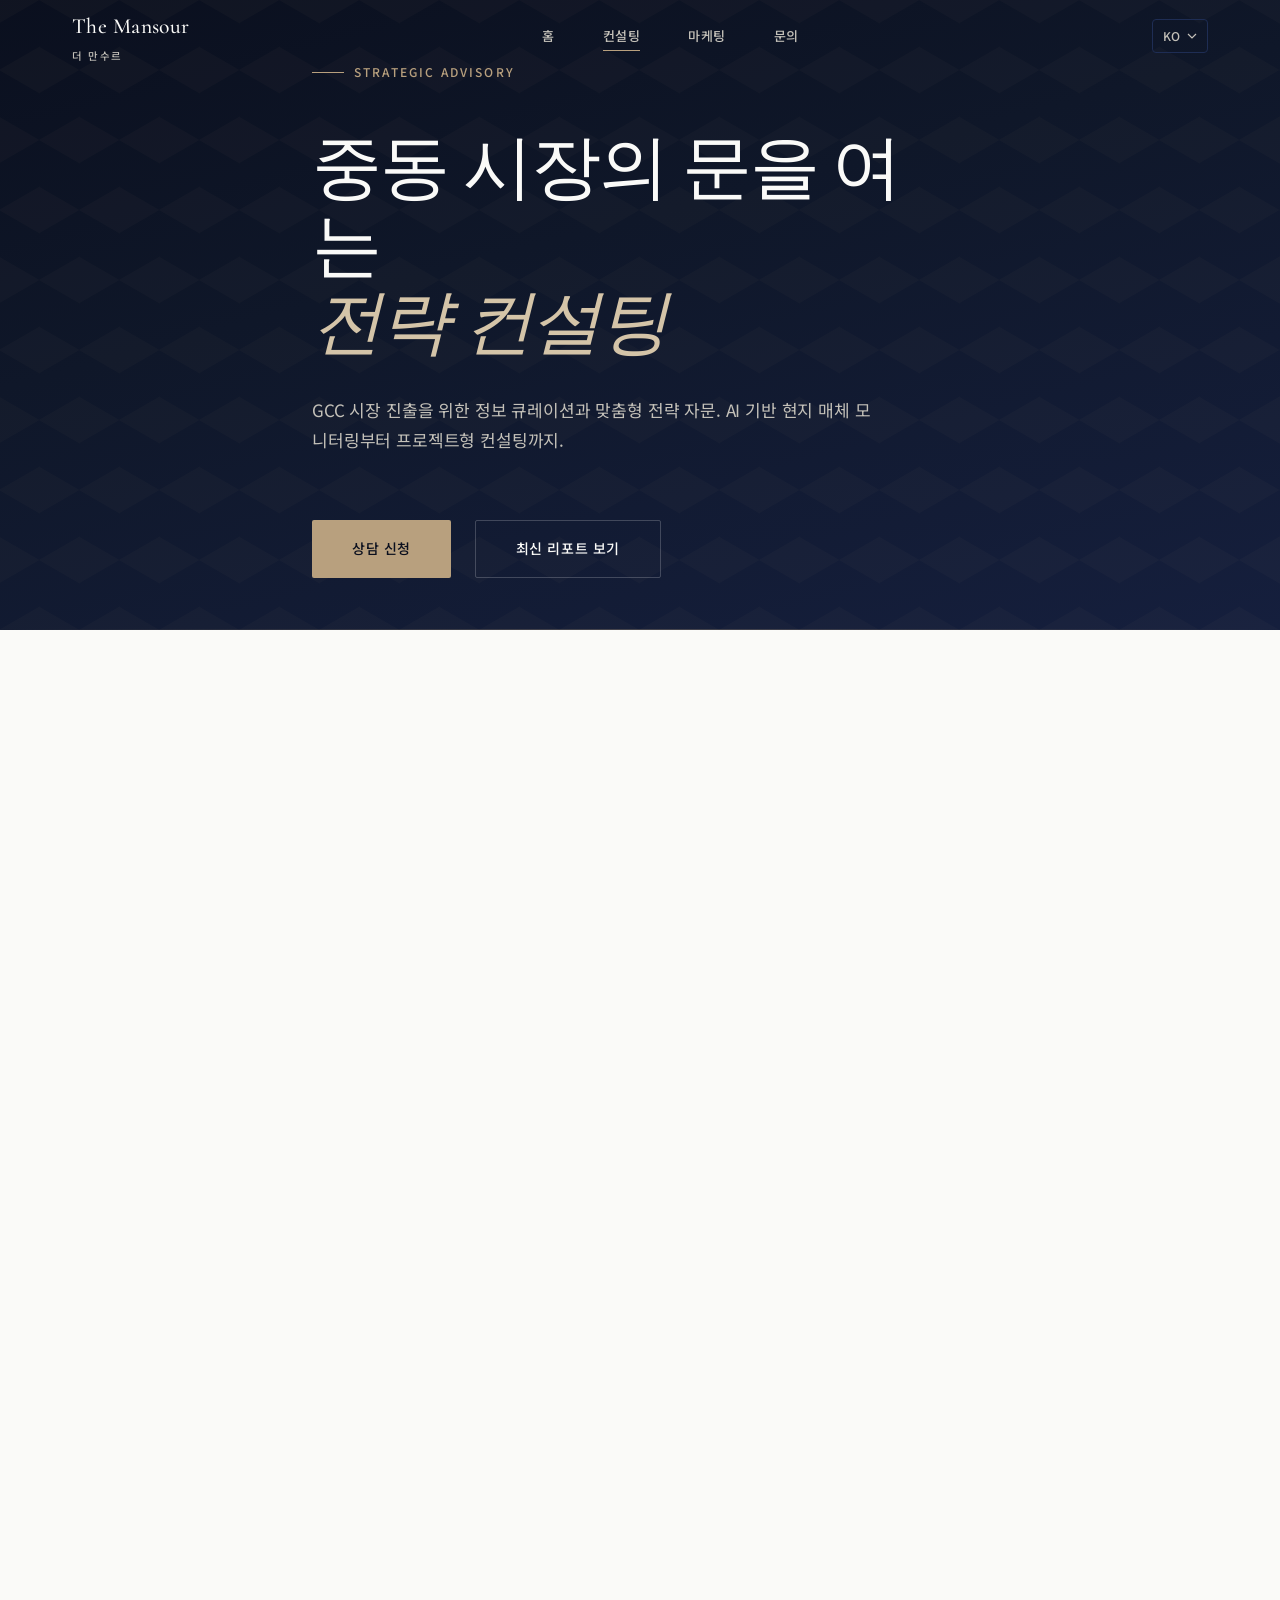
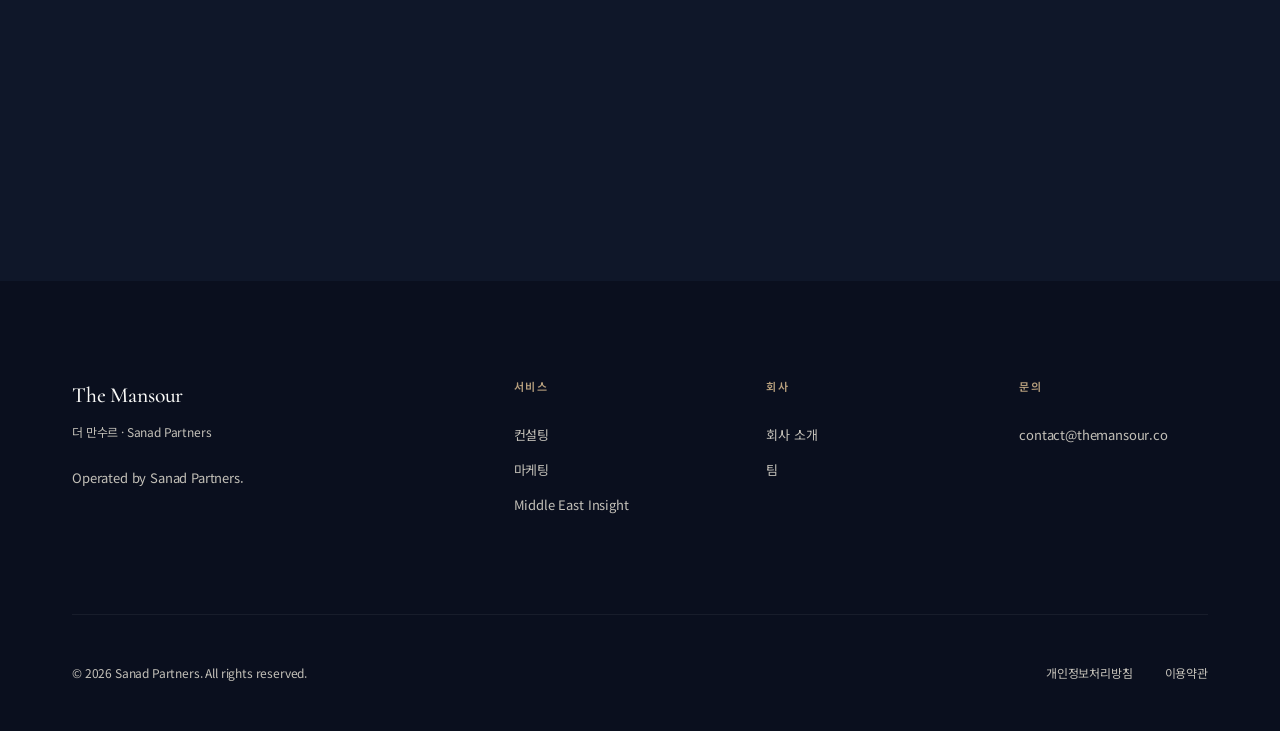
==== consulting.html @ b60febc1 "Add files via upload" ====
<!DOCTYPE html>
<html lang="ko" dir="ltr">
<head>
  <meta charset="UTF-8">
  <meta name="viewport" content="width=device-width, initial-scale=1.0">
  <title>Consulting — The Mansour | 전략 컨설팅</title>
  <meta name="description" content="GCC 시장 진출을 위한 프리미엄 전략 컨설팅. AI 기반 현지 매체 모니터링, 시장 조사, 파트너 매칭, 법인 설립 가이드.">
  <link rel="canonical" href="https://themansour.co/consulting.html">
  <link rel="stylesheet" href="css/style.css">
</head>
<body>

  <!-- ====== HEADER ====== -->
  <header class="header header--dark" id="header">
    <div class="header__inner">
      <a href="index.html" class="header__logo">
        <div>
          <div class="header__logo-text">The Mansour</div>
          <div class="header__logo-sub">더 만수르</div>
        </div>
      </a>
      <nav class="header__nav" id="nav">
        <a href="index.html" class="header__nav-link" data-i18n="nav_home">홈</a>
        <a href="consulting.html" class="header__nav-link active" data-i18n="nav_consulting">컨설팅</a>
        <a href="marketing.html" class="header__nav-link" data-i18n="nav_marketing">마케팅</a>
        <a href="#inquiry" class="header__nav-link" data-i18n="nav_contact">문의</a>
      </nav>
      <div class="header__actions">
        <div class="lang-switcher">
          <button class="lang-switcher__btn" aria-label="Language">
            <span class="lang-switcher__current">KO</span>
            <svg width="10" height="6" viewBox="0 0 10 6" fill="none"><path d="M1 1L5 5L9 1" stroke="currentColor" stroke-width="1.2"/></svg>
          </button>
          <div class="lang-switcher__dropdown">
            <button class="lang-switcher__option active" data-lang="ko">한국어</button>
            <button class="lang-switcher__option" data-lang="en">English</button>
            <button class="lang-switcher__option" data-lang="ja">日本語</button>
            <button class="lang-switcher__option" data-lang="zh">中文</button>
            <button class="lang-switcher__option" data-lang="ar">العربية</button>
          </div>
        </div>
        <button class="header__burger" id="burger" aria-label="Menu">
          <span></span><span></span><span></span>
        </button>
      </div>
    </div>
  </header>

  <!-- ====== HERO ====== -->
  <section class="hero" style="min-height: 70vh;">
    <div class="hero__bg">
      <div class="hero__pattern"></div>
    </div>
    <div class="container hero__content">
      <div class="hero__label" data-i18n="con_hero_label">Strategic Advisory</div>
      <h1 class="hero__title" data-i18n="con_hero_title">
        중동 시장의 문을 여는<br/><em>전략 컨설팅</em>
      </h1>
      <p class="hero__desc" data-i18n="con_hero_desc">
        GCC 시장 진출을 위한 정보 큐레이션과 맞춤형 전략 자문. AI 기반 현지 매체 모니터링부터 프로젝트형 컨설팅까지.
      </p>
      <div class="hero__actions">
        <a href="#inquiry" class="btn btn--primary btn--lg" data-i18n="inquiry_submit">상담 신청</a>
        <a href="#reports" class="btn btn--outline btn--lg" data-i18n="hero_cta_reports">최신 리포트 보기</a>
      </div>
    </div>
    <div class="hero__accent-line"></div>
  </section>

  <!-- ====== SERVICE LINEUP ====== -->
  <section class="section">
    <div class="container">
      <div class="section-header fade-in">
        <div class="section-header__label" data-i18n="con_svc_label">서비스 라인업</div>
        <h2 class="section-header__title" data-i18n="con_svc_title">두 가지 서비스</h2>
      </div>

      <div class="grid grid--2 stagger">
        <!-- Middle East Insight -->
        <div style="padding: var(--space-3xl); background: var(--bg-secondary); border-top: 2px solid var(--gold-muted);">
          <div class="heading-sm text-gold mb-lg" data-i18n="con_insight_sub">구독형 월간 리포트</div>
          <h3 class="heading-md mb-lg" data-i18n="con_insight_title">Middle East Insight</h3>
          <p class="body-md text-muted mb-2xl" data-i18n="con_insight_desc">
            AI가 아랍어·영어 현지 매체를 실시간 모니터링하고, 한국 기업 및 투자자 관점에서 기회 요인을 분석합니다. 매월 정해진 일시에 이메일로 발송됩니다.
          </p>
          <div style="display: flex; flex-direction: column; gap: var(--space-md);">
            <div style="display: flex; align-items: flex-start; gap: 12px;">
              <span style="color: var(--gold-muted); font-size: 0.875rem; flex-shrink: 0; margin-top: 2px;">●</span>
              <span class="body-sm" data-i18n="con_insight_f1">아랍어·영어 매체 실시간 모니터링</span>
            </div>
            <div style="display: flex; align-items: flex-start; gap: 12px;">
              <span style="color: var(--gold-muted); font-size: 0.875rem; flex-shrink: 0; margin-top: 2px;">●</span>
              <span class="body-sm" data-i18n="con_insight_f2">동아시아 기업 관점의 기회 분석</span>
            </div>
            <div style="display: flex; align-items: flex-start; gap: 12px;">
              <span style="color: var(--gold-muted); font-size: 0.875rem; flex-shrink: 0; margin-top: 2px;">●</span>
              <span class="body-sm" data-i18n="con_insight_f3">월간 정기 이메일 리포트</span>
            </div>
          </div>
        </div>

        <!-- Strategic Consulting -->
        <div style="padding: var(--space-3xl); background: var(--navy-900); color: var(--text-on-dark); border-top: 2px solid var(--gold-muted);">
          <div class="heading-sm text-gold mb-lg" data-i18n="con_strategic_sub">프로젝트형 전략 자문</div>
          <h3 class="heading-md mb-lg" data-i18n="con_strategic_title">Strategic Consulting</h3>
          <p class="body-md mb-2xl" style="color: var(--text-on-dark-muted);" data-i18n="con_strategic_desc">
            중동 시장 진입을 위한 맞춤형 전략 설계. 시장 조사, 현지 파트너 매칭, 법인 설립 가이드 등 프로젝트 단위로 진행됩니다.
          </p>
          <div style="display: flex; flex-direction: column; gap: var(--space-xl);">
            <div style="padding: var(--space-lg); border: 1px solid rgba(255,255,255,0.08); border-radius: 2px;">
              <div class="body-md" style="font-weight: 500; margin-bottom: 4px;" data-i18n="con_strategic_f1_title">Standard</div>
              <div class="body-sm" style="color: var(--text-on-dark-muted);" data-i18n="con_strategic_f1_desc">시장 조사, 기본 자문 — 일회성 자문료</div>
            </div>
            <div style="padding: var(--space-lg); border: 1px solid rgba(255,255,255,0.08); border-radius: 2px;">
              <div class="body-md" style="font-weight: 500; margin-bottom: 4px;" data-i18n="con_strategic_f2_title">Premium</div>
              <div class="body-sm" style="color: var(--text-on-dark-muted);" data-i18n="con_strategic_f2_desc">심층 전략 설계, 파트너 매칭 — 착수금·중도금·성공보수</div>
            </div>
          </div>
        </div>
      </div>
    </div>
  </section>

  <!-- ====== REPORTS ====== -->
  <section class="section section--dark" id="reports">
    <div class="container">
      <div class="section-header fade-in">
        <div class="section-header__label" data-i18n="reports_label">Middle East Insight</div>
        <h2 class="section-header__title" data-i18n="reports_title">최신 리포트</h2>
      </div>
      <div class="grid grid--3 stagger">
        <div class="report-card">
          <div class="report-card__meta">
            <span class="report-card__category" data-i18n="report1_cat">UAE</span>
            <span class="report-card__date" data-i18n="report1_date">2026.03</span>
          </div>
          <h3 class="report-card__title" data-i18n="report1_title">두바이 프리존 법인 설립 가이드 2026</h3>
          <p class="report-card__summary" data-i18n="report1_summary">UAE 자유구역 내 법인 설립 절차, 비용 구조, 세제 혜택에 대한 종합 분석.</p>
          <a href="#" class="report-card__link" data-i18n="reports_read">리포트 보기 <span>→</span></a>
        </div>
        <div class="report-card">
          <div class="report-card__meta">
            <span class="report-card__category" data-i18n="report2_cat">Saudi Arabia</span>
            <span class="report-card__date" data-i18n="report2_date">2026.02</span>
          </div>
          <h3 class="report-card__title" data-i18n="report2_title">비전 2030과 한국 기업의 기회</h3>
          <p class="report-card__summary" data-i18n="report2_summary">사우디 비전 2030 프로젝트 현황과 한국 기업이 진출 가능한 핵심 분야.</p>
          <a href="#" class="report-card__link" data-i18n="reports_read">리포트 보기 <span>→</span></a>
        </div>
        <div class="report-card">
          <div class="report-card__meta">
            <span class="report-card__category" data-i18n="report3_cat">Qatar</span>
            <span class="report-card__date" data-i18n="report3_date">2026.02</span>
          </div>
          <h3 class="report-card__title" data-i18n="report3_title">카타르 금융센터(QFC) 투자 환경 리뷰</h3>
          <p class="report-card__summary" data-i18n="report3_summary">카타르 금융센터의 외국인 투자 규정과 동아시아 자본 유치 현황.</p>
          <a href="#" class="report-card__link" data-i18n="reports_read">리포트 보기 <span>→</span></a>
        </div>
      </div>
    </div>
  </section>

  <!-- ====== SUBSCRIBE ====== -->
  <section class="section subscribe-section">
    <div class="container">
      <div class="subscribe-section__inner">
        <div class="fade-in">
          <div class="section-header__label" data-i18n="subscribe_label">Newsletter</div>
          <h2 class="heading-lg" style="color: var(--text-on-dark); margin-bottom: var(--space-lg);" data-i18n="subscribe_title">Middle East Insight 구독</h2>
          <p class="body-md" style="color: var(--text-on-dark-muted); max-width: 480px;" data-i18n="subscribe_desc">
            매월 GCC 시장의 핵심 인사이트를 이메일로 전달합니다.
          </p>
        </div>
        <div class="fade-in">
          <form id="subscribe-form" class="subscribe-form">
            <input type="email" name="email" class="subscribe-form__input" data-i18n="subscribe_placeholder" placeholder="이메일 주소를 입력하세요" required>
            <button type="submit" class="btn btn--primary" data-i18n="subscribe_btn">구독하기</button>
          </form>
          <p class="body-xs mt-md" style="color: var(--text-on-dark-muted);" data-i18n="subscribe_note">구독은 무료이며, 언제든지 해지할 수 있습니다.</p>
        </div>
      </div>
    </div>
  </section>

  <!-- ====== WHY ====== -->
  <section class="section" id="why">
    <div class="container container--narrow">
      <div class="section-header fade-in">
        <div class="section-header__label" data-i18n="why_label">Why The Mansour</div>
        <h2 class="section-header__title" data-i18n="why_title">왜 더 만수르인가</h2>
      </div>
      <div class="stagger">
        <div class="why-card">
          <div class="why-card__number">01</div>
          <h3 class="why-card__title" data-i18n="why1_title">10년의 현지 경험</h3>
          <p class="why-card__desc" data-i18n="why1_desc">2014년부터 중동 시장에서 직접 사업을 운영하며 축적한 실무 경험과 네트워크.</p>
        </div>
        <div class="why-card">
          <div class="why-card__number">02</div>
          <h3 class="why-card__title" data-i18n="why2_title">문화에 대한 이해</h3>
          <p class="why-card__desc" data-i18n="why2_desc">아랍어 소통 역량과 GCC 비즈니스 관행에 대한 깊은 이해.</p>
        </div>
        <div class="why-card">
          <div class="why-card__number">03</div>
          <h3 class="why-card__title" data-i18n="why3_title">설계부터 실행까지</h3>
          <p class="why-card__desc" data-i18n="why3_desc">전략 수립부터 현지 파트너 연결, 법인 설립, 마케팅 실행까지 하나의 창구.</p>
        </div>
      </div>
    </div>
  </section>

  <!-- ====== INQUIRY ====== -->
  <section class="section section--dark" id="inquiry">
    <div class="container container--narrow">
      <div class="section-header fade-in">
        <div class="section-header__label" data-i18n="inquiry_label">상담 문의</div>
        <h2 class="section-header__title" data-i18n="inquiry_title">프로젝트 상담</h2>
        <p class="section-header__desc" data-i18n="inquiry_desc">중동 시장 진출에 대한 구체적인 상담이 필요하시면, 아래 양식을 통해 문의해 주세요.</p>
      </div>
      <form id="inquiry-form" class="fade-in">
        <div class="form-row">
          <div class="form-group">
            <label data-i18n="inquiry_company">회사명</label>
            <input type="text" name="company" class="form-input" required>
          </div>
          <div class="form-group">
            <label data-i18n="inquiry_name">담당자명</label>
            <input type="text" name="name" class="form-input" required>
          </div>
        </div>
        <div class="form-row">
          <div class="form-group">
            <label data-i18n="inquiry_email">이메일</label>
            <input type="email" name="email" class="form-input" required>
          </div>
          <div class="form-group">
            <label data-i18n="inquiry_country">국가</label>
            <input type="text" name="country" class="form-input">
          </div>
        </div>
        <div class="form-group">
          <label data-i18n="inquiry_service">관심 서비스</label>
          <div class="form-checkbox-group">
            <label class="form-checkbox"><input type="checkbox" name="service" value="market_research"><span data-i18n="inquiry_service_market">시장 조사</span></label>
            <label class="form-checkbox"><input type="checkbox" name="service" value="partner_matching"><span data-i18n="inquiry_service_partner">현지 파트너 매칭</span></label>
            <label class="form-checkbox"><input type="checkbox" name="service" value="entity_formation"><span data-i18n="inquiry_service_entity">법인 설립</span></label>
            <label class="form-checkbox"><input type="checkbox" name="service" value="investment"><span data-i18n="inquiry_service_investment">투자 자문</span></label>
          </div>
        </div>
        <div class="form-group">
          <label data-i18n="inquiry_budget">예산 범위</label>
          <select name="budget" class="form-select">
            <option value="" disabled selected>—</option>
            <option value="under_10m">1천만 원 미만</option>
            <option value="10m_50m">1천만 ~ 5천만 원</option>
            <option value="50m_100m">5천만 ~ 1억 원</option>
            <option value="over_100m">1억 원 이상</option>
            <option value="tbd">논의 필요</option>
          </select>
        </div>
        <div class="form-group">
          <label data-i18n="inquiry_details">문의 내용</label>
          <textarea name="details" class="form-textarea"></textarea>
        </div>
        <button type="submit" class="btn btn--primary btn--lg" data-i18n="inquiry_submit">상담 신청</button>
      </form>
    </div>
  </section>

  <!-- ====== FOOTER ====== -->
  <footer class="footer">
    <div class="container">
      <div class="footer__grid">
        <div>
          <div class="footer__brand-name">The Mansour</div>
          <div class="footer__brand-sub">더 만수르 · Sanad Partners</div>
          <p class="footer__brand-desc" data-i18n="footer_desc">Operated by Sanad Partners.</p>
        </div>
        <div>
          <div class="footer__col-title" data-i18n="footer_services">서비스</div>
          <ul class="footer__links">
            <li><a href="consulting.html" data-i18n="nav_consulting">컨설팅</a></li>
            <li><a href="marketing.html" data-i18n="nav_marketing">마케팅</a></li>
            <li><a href="#reports">Middle East Insight</a></li>
          </ul>
        </div>
        <div>
          <div class="footer__col-title" data-i18n="footer_company">회사</div>
          <ul class="footer__links">
            <li><a href="#" data-i18n="footer_about">회사 소개</a></li>
            <li><a href="#" data-i18n="footer_team">팀</a></li>
          </ul>
        </div>
        <div>
          <div class="footer__col-title" data-i18n="footer_contact_title">문의</div>
          <ul class="footer__links">
            <li><a href="mailto:contact@themansour.co">contact@themansour.co</a></li>
          </ul>
        </div>
      </div>
      <div class="footer__bottom">
        <span class="footer__copyright">© 2026 Sanad Partners. All rights reserved.</span>
        <div class="footer__legal">
          <a href="#" data-i18n="footer_privacy">개인정보처리방침</a>
          <a href="#" data-i18n="footer_terms">이용약관</a>
        </div>
      </div>
    </div>
  </footer>

  <script src="js/i18n.js"></script>
  <script src="js/app.js"></script>
</body>
</html>
---- css/style.css ----
/* ============================================
   THE MANSOUR — Design System
   Premium Corporate Consulting Aesthetic
   ============================================ */

/* --- Google Fonts --- */
@import url('https://fonts.googleapis.com/css2?family=Cormorant+Garabald:ital,wght@0,300;0,400;0,500;0,600;0,700;1,400;1,500&family=Cormorant:ital,wght@0,300;0,400;0,500;0,600;0,700;1,400&display=swap');
@import url('https://fonts.googleapis.com/css2?family=Inter:wght@300;400;500;600&display=swap');
@import url('https://fonts.googleapis.com/css2?family=Noto+Sans+KR:wght@300;400;500;600;700&family=Noto+Sans+JP:wght@300;400;500;600;700&family=Noto+Sans+SC:wght@300;400;500;600;700&family=Noto+Sans+Arabic:wght@300;400;500;600;700&family=Noto+Sans+Hebrew:wght@300;400;500;600;700&display=swap');

/* --- Design Tokens --- */
:root {
  /* Color Palette */
  --navy-950: #0a0f1e;
  --navy-900: #0f1729;
  --navy-800: #162040;
  --navy-700: #1e2d54;
  --navy-600: #283d6e;
  --charcoal-900: #1a1a1a;
  --charcoal-800: #2a2a2a;
  --charcoal-700: #3a3a3a;
  --charcoal-600: #4a4a4a;
  --charcoal-500: #6a6a6a;
  --warm-white: #fafaf8;
  --off-white: #f5f4f0;
  --soft-gray: #e8e6e1;
  --mid-gray: #c4c1b9;
  --gold-muted: #b8a07e;
  --gold-light: #d4c4a8;
  --gold-dark: #8c7655;

  /* Semantic Colors */
  --bg-primary: var(--warm-white);
  --bg-secondary: var(--off-white);
  --bg-dark: var(--navy-900);
  --bg-dark-alt: var(--navy-950);
  --text-primary: var(--charcoal-900);
  --text-secondary: var(--charcoal-600);
  --text-tertiary: var(--charcoal-500);
  --text-on-dark: var(--warm-white);
  --text-on-dark-muted: var(--mid-gray);
  --accent: var(--gold-muted);
  --accent-light: var(--gold-light);
  --border-light: var(--soft-gray);
  --border-dark: var(--navy-700);

  /* Typography */
  --font-display: 'Cormorant Garamond', 'Cormorant', Georgia, serif;
  --font-body: 'Inter', -apple-system, BlinkMacSystemFont, sans-serif;
  --font-kr: 'Noto Sans KR', var(--font-body);
  --font-jp: 'Noto Sans JP', var(--font-body);
  --font-zh: 'Noto Sans SC', var(--font-body);
  --font-ar: 'Noto Sans Arabic', var(--font-body);
  --font-he: 'Noto Sans Hebrew', var(--font-body);

  /* Spacing */
  --space-xs: 0.25rem;
  --space-sm: 0.5rem;
  --space-md: 1rem;
  --space-lg: 1.5rem;
  --space-xl: 2rem;
  --space-2xl: 3rem;
  --space-3xl: 4rem;
  --space-4xl: 6rem;
  --space-5xl: 8rem;

  /* Layout */
  --max-width: 1200px;
  --max-width-narrow: 800px;
  --header-height: 72px;

  /* Transitions */
  --ease-out: cubic-bezier(0.16, 1, 0.3, 1);
  --ease-in-out: cubic-bezier(0.65, 0, 0.35, 1);
  --duration-fast: 200ms;
  --duration-mid: 400ms;
  --duration-slow: 600ms;
}

/* --- RTL Support --- */
[dir="rtl"] {
  --font-body: 'Noto Sans Arabic', 'Inter', sans-serif;
}
[lang="he"] {
  --font-body: 'Noto Sans Hebrew', 'Inter', sans-serif;
}

/* --- Reset & Base --- */
*, *::before, *::after {
  margin: 0;
  padding: 0;
  box-sizing: border-box;
}

html {
  font-size: 16px;
  scroll-behavior: smooth;
  -webkit-font-smoothing: antialiased;
  -moz-osx-font-smoothing: grayscale;
}

body {
  font-family: var(--font-body);
  color: var(--text-primary);
  background: var(--bg-primary);
  line-height: 1.7;
  font-weight: 400;
  letter-spacing: -0.01em;
  overflow-x: hidden;
}

[lang="ko"] body, [lang="ko"] { font-family: var(--font-kr); }
[lang="ja"] body, [lang="ja"] { font-family: var(--font-jp); }
[lang="zh"] body, [lang="zh"] { font-family: var(--font-zh); }
[lang="ar"] body, [lang="ar"] { font-family: var(--font-ar); }
[lang="he"] body, [lang="he"] { font-family: var(--font-he); }

img { max-width: 100%; display: block; }
a { color: inherit; text-decoration: none; }
button { cursor: pointer; border: none; background: none; font: inherit; }
input, textarea, select { font: inherit; }

/* --- Typography --- */
.heading-display {
  font-family: var(--font-display);
  font-weight: 300;
  line-height: 1.15;
  letter-spacing: -0.02em;
}

.heading-xl {
  font-family: var(--font-display);
  font-size: clamp(2.4rem, 5vw, 4rem);
  font-weight: 300;
  line-height: 1.15;
  letter-spacing: -0.02em;
}

.heading-lg {
  font-family: var(--font-display);
  font-size: clamp(1.8rem, 3.5vw, 2.8rem);
  font-weight: 400;
  line-height: 1.2;
  letter-spacing: -0.015em;
}

.heading-md {
  font-family: var(--font-display);
  font-size: clamp(1.4rem, 2.5vw, 2rem);
  font-weight: 400;
  line-height: 1.25;
  letter-spacing: -0.01em;
}

.heading-sm {
  font-size: 0.8125rem;
  font-weight: 600;
  text-transform: uppercase;
  letter-spacing: 0.12em;
  line-height: 1.4;
}

.body-lg { font-size: 1.125rem; line-height: 1.75; }
.body-md { font-size: 1rem; line-height: 1.7; }
.body-sm { font-size: 0.875rem; line-height: 1.65; }
.body-xs { font-size: 0.8125rem; line-height: 1.6; }

/* --- Layout --- */
.container {
  width: 100%;
  max-width: var(--max-width);
  margin: 0 auto;
  padding: 0 var(--space-xl);
}

.container--narrow {
  max-width: var(--max-width-narrow);
}

.section {
  padding: var(--space-5xl) 0;
}

.section--dark {
  background: var(--bg-dark);
  color: var(--text-on-dark);
}

.section--alt {
  background: var(--bg-secondary);
}

/* --- Grid --- */
.grid {
  display: grid;
  gap: var(--space-2xl);
}
.grid--2 { grid-template-columns: repeat(2, 1fr); }
.grid--3 { grid-template-columns: repeat(3, 1fr); }
.grid--4 { grid-template-columns: repeat(4, 1fr); }

@media (max-width: 768px) {
  .grid--2, .grid--3, .grid--4 {
    grid-template-columns: 1fr;
  }
}

/* ============================================
   HEADER / NAVIGATION
   ============================================ */
.header {
  position: fixed;
  top: 0;
  left: 0;
  right: 0;
  height: var(--header-height);
  z-index: 1000;
  transition: background var(--duration-mid) var(--ease-out),
              box-shadow var(--duration-mid) var(--ease-out);
}

.header--scrolled {
  background: rgba(250, 250, 248, 0.95);
  backdrop-filter: blur(12px);
  -webkit-backdrop-filter: blur(12px);
  box-shadow: 0 1px 0 var(--border-light);
}

.header--dark.header--scrolled {
  background: rgba(15, 23, 41, 0.95);
  box-shadow: 0 1px 0 rgba(255,255,255,0.06);
}

.header__inner {
  display: flex;
  align-items: center;
  justify-content: space-between;
  height: 100%;
  max-width: var(--max-width);
  margin: 0 auto;
  padding: 0 var(--space-xl);
}

.header__logo {
  display: flex;
  align-items: center;
  gap: var(--space-sm);
}

.header__logo-text {
  font-family: var(--font-display);
  font-size: 1.35rem;
  font-weight: 500;
  letter-spacing: 0.02em;
  color: var(--text-primary);
}

.header--dark .header__logo-text {
  color: var(--text-on-dark);
}

.header__logo-sub {
  font-size: 0.65rem;
  font-weight: 500;
  letter-spacing: 0.15em;
  text-transform: uppercase;
  color: var(--text-tertiary);
  margin-top: 2px;
}

.header--dark .header__logo-sub {
  color: var(--text-on-dark-muted);
}

.header__nav {
  display: flex;
  align-items: center;
  gap: var(--space-2xl);
}

.header__nav-link {
  font-size: 0.8125rem;
  font-weight: 500;
  letter-spacing: 0.04em;
  color: var(--text-secondary);
  transition: color var(--duration-fast) var(--ease-out);
  position: relative;
}

.header__nav-link::after {
  content: '';
  position: absolute;
  bottom: -4px;
  left: 0;
  width: 0;
  height: 1px;
  background: var(--accent);
  transition: width var(--duration-mid) var(--ease-out);
}

.header__nav-link:hover::after,
.header__nav-link.active::after {
  width: 100%;
}

.header__nav-link:hover {
  color: var(--text-primary);
}

.header--dark .header__nav-link {
  color: var(--text-on-dark-muted);
}

.header--dark .header__nav-link:hover {
  color: var(--text-on-dark);
}

.header__actions {
  display: flex;
  align-items: center;
  gap: var(--space-lg);
}

/* Language Switcher */
.lang-switcher {
  position: relative;
}

.lang-switcher__btn {
  display: flex;
  align-items: center;
  gap: 6px;
  font-size: 0.75rem;
  font-weight: 500;
  letter-spacing: 0.06em;
  text-transform: uppercase;
  color: var(--text-tertiary);
  padding: 6px 10px;
  border: 1px solid var(--border-light);
  border-radius: 4px;
  transition: all var(--duration-fast) var(--ease-out);
}

.lang-switcher__btn:hover {
  border-color: var(--text-tertiary);
  color: var(--text-primary);
}

.header--dark .lang-switcher__btn {
  color: var(--text-on-dark-muted);
  border-color: var(--border-dark);
}

.lang-switcher__dropdown {
  position: absolute;
  top: calc(100% + 8px);
  right: 0;
  background: white;
  border: 1px solid var(--border-light);
  border-radius: 6px;
  padding: 6px 0;
  min-width: 140px;
  box-shadow: 0 8px 32px rgba(0,0,0,0.08);
  opacity: 0;
  visibility: hidden;
  transform: translateY(-4px);
  transition: all var(--duration-fast) var(--ease-out);
  z-index: 100;
}

[dir="rtl"] .lang-switcher__dropdown {
  right: auto;
  left: 0;
}

.lang-switcher__dropdown.open {
  opacity: 1;
  visibility: visible;
  transform: translateY(0);
}

.lang-switcher__option {
  display: block;
  width: 100%;
  padding: 8px 16px;
  font-size: 0.8125rem;
  text-align: left;
  color: var(--text-secondary);
  transition: all var(--duration-fast);
}

[dir="rtl"] .lang-switcher__option {
  text-align: right;
}

.lang-switcher__option:hover {
  background: var(--bg-secondary);
  color: var(--text-primary);
}

.lang-switcher__option.active {
  color: var(--accent);
  font-weight: 500;
}

/* Mobile Menu */
.header__burger {
  display: none;
  flex-direction: column;
  gap: 5px;
  padding: 4px;
}

.header__burger span {
  display: block;
  width: 20px;
  height: 1.5px;
  background: var(--text-primary);
  transition: all var(--duration-fast) var(--ease-out);
}

.header--dark .header__burger span {
  background: var(--text-on-dark);
}

@media (max-width: 900px) {
  .header__nav {
    position: fixed;
    top: 0;
    left: 0;
    right: 0;
    bottom: 0;
    background: var(--bg-primary);
    flex-direction: column;
    justify-content: center;
    gap: var(--space-2xl);
    opacity: 0;
    visibility: hidden;
    transition: all var(--duration-mid) var(--ease-out);
  }

  .header__nav.open {
    opacity: 1;
    visibility: visible;
  }

  .header__nav-link {
    font-size: 1.25rem;
  }

  .header__burger {
    display: flex;
    z-index: 1001;
  }
}

/* ============================================
   HERO SECTION
   ============================================ */
.hero {
  position: relative;
  min-height: 100vh;
  display: flex;
  align-items: center;
  background: var(--bg-dark);
  color: var(--text-on-dark);
  overflow: hidden;
}

.hero__bg {
  position: absolute;
  inset: 0;
  z-index: 0;
}

.hero__bg::after {
  content: '';
  position: absolute;
  inset: 0;
  background: linear-gradient(
    165deg,
    rgba(10, 15, 30, 0.97) 0%,
    rgba(15, 23, 41, 0.92) 40%,
    rgba(22, 32, 64, 0.88) 100%
  );
}

/* Subtle geometric pattern */
.hero__pattern {
  position: absolute;
  inset: 0;
  opacity: 0.03;
  background-image:
    linear-gradient(30deg, var(--gold-muted) 12%, transparent 12.5%, transparent 87%, var(--gold-muted) 87.5%, var(--gold-muted)),
    linear-gradient(150deg, var(--gold-muted) 12%, transparent 12.5%, transparent 87%, var(--gold-muted) 87.5%, var(--gold-muted)),
    linear-gradient(30deg, var(--gold-muted) 12%, transparent 12.5%, transparent 87%, var(--gold-muted) 87.5%, var(--gold-muted)),
    linear-gradient(150deg, var(--gold-muted) 12%, transparent 12.5%, transparent 87%, var(--gold-muted) 87.5%, var(--gold-muted));
  background-size: 80px 140px;
  background-position: 0 0, 0 0, 40px 70px, 40px 70px;
  z-index: 1;
}

.hero__content {
  position: relative;
  z-index: 2;
  max-width: 720px;
}

.hero__label {
  display: inline-flex;
  align-items: center;
  gap: 10px;
  font-size: 0.75rem;
  font-weight: 500;
  letter-spacing: 0.18em;
  text-transform: uppercase;
  color: var(--gold-muted);
  margin-bottom: var(--space-2xl);
  opacity: 0;
  transform: translateY(16px);
  animation: fadeUp 0.8s var(--ease-out) 0.2s forwards;
}

.hero__label::before {
  content: '';
  width: 32px;
  height: 1px;
  background: var(--gold-muted);
}

[dir="rtl"] .hero__label::before {
  order: 2;
}

.hero__title {
  font-family: var(--font-display);
  font-size: clamp(2.6rem, 5.5vw, 4.5rem);
  font-weight: 300;
  line-height: 1.1;
  letter-spacing: -0.025em;
  margin-bottom: var(--space-xl);
  opacity: 0;
  transform: translateY(20px);
  animation: fadeUp 0.8s var(--ease-out) 0.4s forwards;
}

.hero__title em {
  font-style: italic;
  color: var(--gold-light);
}

.hero__desc {
  font-size: 1.0625rem;
  line-height: 1.8;
  color: var(--text-on-dark-muted);
  max-width: 560px;
  margin-bottom: var(--space-3xl);
  opacity: 0;
  transform: translateY(16px);
  animation: fadeUp 0.8s var(--ease-out) 0.6s forwards;
}

.hero__actions {
  display: flex;
  gap: var(--space-lg);
  flex-wrap: wrap;
  opacity: 0;
  transform: translateY(16px);
  animation: fadeUp 0.8s var(--ease-out) 0.8s forwards;
}

/* Gold accent line */
.hero__accent-line {
  position: absolute;
  bottom: 0;
  left: 0;
  right: 0;
  height: 1px;
  background: linear-gradient(90deg, transparent, var(--gold-muted), transparent);
  opacity: 0.3;
  z-index: 2;
}

/* ============================================
   BUTTONS
   ============================================ */
.btn {
  display: inline-flex;
  align-items: center;
  justify-content: center;
  gap: 8px;
  font-size: 0.8125rem;
  font-weight: 500;
  letter-spacing: 0.04em;
  padding: 14px 32px;
  border-radius: 2px;
  transition: all var(--duration-mid) var(--ease-out);
  white-space: nowrap;
}

.btn--primary {
  background: var(--gold-muted);
  color: var(--navy-950);
}

.btn--primary:hover {
  background: var(--gold-light);
}

.btn--outline {
  border: 1px solid rgba(255,255,255,0.2);
  color: var(--text-on-dark);
}

.btn--outline:hover {
  border-color: var(--gold-muted);
  color: var(--gold-light);
}

.btn--outline-dark {
  border: 1px solid var(--border-light);
  color: var(--text-primary);
}

.btn--outline-dark:hover {
  border-color: var(--text-primary);
}

.btn--dark {
  background: var(--navy-900);
  color: var(--text-on-dark);
}

.btn--dark:hover {
  background: var(--navy-800);
}

.btn--sm {
  font-size: 0.75rem;
  padding: 10px 20px;
}

.btn--lg {
  font-size: 0.875rem;
  padding: 16px 40px;
}

.btn__arrow {
  transition: transform var(--duration-fast) var(--ease-out);
}

.btn:hover .btn__arrow {
  transform: translateX(3px);
}

[dir="rtl"] .btn:hover .btn__arrow {
  transform: translateX(-3px);
}

/* ============================================
   SERVICE SPLIT
   ============================================ */
.services-split {
  display: grid;
  grid-template-columns: 1fr 1fr;
  min-height: 480px;
}

@media (max-width: 768px) {
  .services-split { grid-template-columns: 1fr; }
}

.service-card {
  position: relative;
  padding: var(--space-4xl) var(--space-3xl);
  display: flex;
  flex-direction: column;
  justify-content: flex-end;
  overflow: hidden;
  transition: all var(--duration-slow) var(--ease-out);
}

.service-card--consulting {
  background: var(--navy-900);
  color: var(--text-on-dark);
}

.service-card--marketing {
  background: var(--navy-950);
  color: var(--text-on-dark);
}

.service-card::before {
  content: '';
  position: absolute;
  top: 0;
  left: 0;
  right: 0;
  height: 2px;
  background: var(--gold-muted);
  transform: scaleX(0);
  transform-origin: left;
  transition: transform var(--duration-slow) var(--ease-out);
}

[dir="rtl"] .service-card::before {
  transform-origin: right;
}

.service-card:hover::before {
  transform: scaleX(1);
}

.service-card__number {
  font-family: var(--font-display);
  font-size: 4rem;
  font-weight: 300;
  color: rgba(184, 160, 126, 0.12);
  position: absolute;
  top: var(--space-2xl);
  right: var(--space-2xl);
}

[dir="rtl"] .service-card__number {
  right: auto;
  left: var(--space-2xl);
}

.service-card__label {
  font-size: 0.6875rem;
  font-weight: 600;
  letter-spacing: 0.18em;
  text-transform: uppercase;
  color: var(--gold-muted);
  margin-bottom: var(--space-lg);
}

.service-card__title {
  font-family: var(--font-display);
  font-size: clamp(1.6rem, 3vw, 2.2rem);
  font-weight: 400;
  line-height: 1.25;
  margin-bottom: var(--space-lg);
}

.service-card__desc {
  font-size: 0.9375rem;
  line-height: 1.7;
  color: var(--text-on-dark-muted);
  margin-bottom: var(--space-2xl);
  max-width: 420px;
}

.service-card__link {
  display: inline-flex;
  align-items: center;
  gap: 8px;
  font-size: 0.8125rem;
  font-weight: 500;
  letter-spacing: 0.04em;
  color: var(--gold-muted);
  transition: gap var(--duration-fast) var(--ease-out);
}

.service-card__link:hover {
  gap: 14px;
}

/* ============================================
   SECTION HEADERS
   ============================================ */
.section-header {
  margin-bottom: var(--space-3xl);
}

.section-header__label {
  font-size: 0.6875rem;
  font-weight: 600;
  letter-spacing: 0.18em;
  text-transform: uppercase;
  color: var(--gold-muted);
  margin-bottom: var(--space-md);
}

.section-header__title {
  font-family: var(--font-display);
  font-size: clamp(1.8rem, 3.5vw, 2.8rem);
  font-weight: 400;
  line-height: 1.2;
  margin-bottom: var(--space-lg);
}

.section-header__desc {
  font-size: 1rem;
  line-height: 1.75;
  color: var(--text-secondary);
  max-width: 600px;
}

.section--dark .section-header__desc {
  color: var(--text-on-dark-muted);
}

/* ============================================
   REPORT CARDS
   ============================================ */
.report-card {
  background: white;
  border: 1px solid var(--border-light);
  padding: var(--space-2xl);
  transition: all var(--duration-mid) var(--ease-out);
  position: relative;
  overflow: hidden;
}

.report-card::after {
  content: '';
  position: absolute;
  bottom: 0;
  left: 0;
  right: 0;
  height: 2px;
  background: var(--gold-muted);
  transform: scaleX(0);
  transition: transform var(--duration-mid) var(--ease-out);
}

.report-card:hover::after {
  transform: scaleX(1);
}

.report-card:hover {
  box-shadow: 0 8px 40px rgba(0,0,0,0.06);
}

.section--dark .report-card {
  background: var(--navy-800);
  border-color: var(--border-dark);
}

.section--dark .report-card:hover {
  box-shadow: 0 8px 40px rgba(0,0,0,0.3);
}

.report-card__meta {
  display: flex;
  align-items: center;
  gap: var(--space-md);
  margin-bottom: var(--space-lg);
}

.report-card__category {
  font-size: 0.6875rem;
  font-weight: 600;
  letter-spacing: 0.12em;
  text-transform: uppercase;
  color: var(--gold-muted);
}

.report-card__date {
  font-size: 0.75rem;
  color: var(--text-tertiary);
}

.section--dark .report-card__date {
  color: var(--text-on-dark-muted);
}

.report-card__title {
  font-family: var(--font-display);
  font-size: 1.25rem;
  font-weight: 500;
  line-height: 1.35;
  margin-bottom: var(--space-md);
}

.report-card__summary {
  font-size: 0.875rem;
  line-height: 1.65;
  color: var(--text-secondary);
  margin-bottom: var(--space-xl);
}

.section--dark .report-card__summary {
  color: var(--text-on-dark-muted);
}

.report-card__link {
  font-size: 0.75rem;
  font-weight: 500;
  letter-spacing: 0.04em;
  color: var(--gold-muted);
  display: inline-flex;
  align-items: center;
  gap: 6px;
  transition: gap var(--duration-fast) var(--ease-out);
}

.report-card__link:hover { gap: 10px; }

/* ============================================
   NEWSLETTER / SUBSCRIPTION
   ============================================ */
.subscribe-section {
  background: var(--bg-dark);
  color: var(--text-on-dark);
  position: relative;
  overflow: hidden;
}

.subscribe-section__inner {
  display: grid;
  grid-template-columns: 1fr 1fr;
  gap: var(--space-4xl);
  align-items: center;
}

@media (max-width: 768px) {
  .subscribe-section__inner {
    grid-template-columns: 1fr;
    gap: var(--space-2xl);
  }
}

.subscribe-form {
  display: flex;
  gap: var(--space-sm);
}

.subscribe-form__input {
  flex: 1;
  padding: 14px 20px;
  background: rgba(255,255,255,0.06);
  border: 1px solid rgba(255,255,255,0.12);
  border-radius: 2px;
  color: white;
  font-size: 0.875rem;
  transition: border-color var(--duration-fast);
  outline: none;
}

.subscribe-form__input::placeholder {
  color: var(--text-on-dark-muted);
}

.subscribe-form__input:focus {
  border-color: var(--gold-muted);
}

/* ============================================
   INQUIRY FORM
   ============================================ */
.form-group {
  margin-bottom: var(--space-xl);
}

.form-group label {
  display: block;
  font-size: 0.8125rem;
  font-weight: 500;
  margin-bottom: var(--space-sm);
  color: var(--text-secondary);
}

.section--dark .form-group label {
  color: var(--text-on-dark-muted);
}

.form-input,
.form-select,
.form-textarea {
  width: 100%;
  padding: 12px 16px;
  border: 1px solid var(--border-light);
  border-radius: 2px;
  font-size: 0.9375rem;
  background: white;
  color: var(--text-primary);
  transition: border-color var(--duration-fast);
  outline: none;
}

.form-input:focus,
.form-select:focus,
.form-textarea:focus {
  border-color: var(--gold-muted);
}

.section--dark .form-input,
.section--dark .form-select,
.section--dark .form-textarea {
  background: rgba(255,255,255,0.04);
  border-color: rgba(255,255,255,0.12);
  color: white;
}

.section--dark .form-input:focus,
.section--dark .form-select:focus,
.section--dark .form-textarea:focus {
  border-color: var(--gold-muted);
}

.form-textarea {
  min-height: 140px;
  resize: vertical;
}

.form-row {
  display: grid;
  grid-template-columns: 1fr 1fr;
  gap: var(--space-xl);
}

@media (max-width: 600px) {
  .form-row { grid-template-columns: 1fr; }
}

.form-checkbox-group {
  display: flex;
  flex-wrap: wrap;
  gap: var(--space-md);
}

.form-checkbox {
  display: flex;
  align-items: center;
  gap: 8px;
  font-size: 0.875rem;
  cursor: pointer;
  color: var(--text-secondary);
}

.section--dark .form-checkbox {
  color: var(--text-on-dark-muted);
}

.form-checkbox input[type="checkbox"] {
  width: 16px;
  height: 16px;
  accent-color: var(--gold-muted);
}

/* ============================================
   WHY SECTION
   ============================================ */
.why-card {
  padding: var(--space-2xl) 0;
  border-top: 1px solid var(--border-light);
}

.section--dark .why-card {
  border-top-color: rgba(255,255,255,0.08);
}

.why-card__number {
  font-family: var(--font-display);
  font-size: 2.5rem;
  font-weight: 300;
  color: var(--gold-muted);
  opacity: 0.4;
  margin-bottom: var(--space-md);
}

.why-card__title {
  font-family: var(--font-display);
  font-size: 1.35rem;
  font-weight: 500;
  margin-bottom: var(--space-md);
}

.why-card__desc {
  font-size: 0.9375rem;
  line-height: 1.7;
  color: var(--text-secondary);
}

.section--dark .why-card__desc {
  color: var(--text-on-dark-muted);
}

/* ============================================
   MARKETING PAGE SPECIFICS
   ============================================ */
.mkt-service-group {
  margin-bottom: var(--space-4xl);
}

.mkt-service-group__header {
  display: flex;
  align-items: center;
  gap: var(--space-lg);
  margin-bottom: var(--space-xl);
  padding-bottom: var(--space-lg);
  border-bottom: 1px solid var(--border-light);
}

.section--dark .mkt-service-group__header {
  border-bottom-color: rgba(255,255,255,0.08);
}

.mkt-service-group__letter {
  font-family: var(--font-display);
  font-size: 2.4rem;
  font-weight: 300;
  color: var(--gold-muted);
}

.mkt-service-group__title {
  font-family: var(--font-display);
  font-size: 1.4rem;
  font-weight: 500;
}

.mkt-service-item {
  padding: var(--space-lg) 0;
  padding-left: var(--space-3xl);
  border-left: 1px solid var(--border-light);
  margin-left: var(--space-md);
}

[dir="rtl"] .mkt-service-item {
  padding-left: 0;
  padding-right: var(--space-3xl);
  border-left: none;
  border-right: 1px solid var(--border-light);
  margin-left: 0;
  margin-right: var(--space-md);
}

.section--dark .mkt-service-item {
  border-left-color: rgba(255,255,255,0.06);
}

[dir="rtl"] .section--dark .mkt-service-item {
  border-right-color: rgba(255,255,255,0.06);
}

.mkt-service-item__title {
  font-size: 1rem;
  font-weight: 500;
  margin-bottom: 4px;
}

.mkt-service-item__desc {
  font-size: 0.875rem;
  color: var(--text-secondary);
  line-height: 1.65;
}

.section--dark .mkt-service-item__desc {
  color: var(--text-on-dark-muted);
}

/* ============================================
   DIFFERENTIATOR CARDS
   ============================================ */
.diff-card {
  padding: var(--space-2xl);
  background: rgba(255,255,255,0.03);
  border: 1px solid rgba(255,255,255,0.06);
  transition: all var(--duration-mid) var(--ease-out);
}

.diff-card:hover {
  border-color: var(--gold-muted);
  background: rgba(184, 160, 126, 0.04);
}

.diff-card__icon {
  width: 40px;
  height: 40px;
  margin-bottom: var(--space-lg);
  color: var(--gold-muted);
}

.diff-card__title {
  font-family: var(--font-display);
  font-size: 1.15rem;
  font-weight: 500;
  margin-bottom: var(--space-sm);
}

.diff-card__desc {
  font-size: 0.875rem;
  line-height: 1.65;
  color: var(--text-on-dark-muted);
}

/* ============================================
   FOOTER
   ============================================ */
.footer {
  background: var(--navy-950);
  color: var(--text-on-dark);
  padding: var(--space-4xl) 0 var(--space-2xl);
}

.footer__grid {
  display: grid;
  grid-template-columns: 2fr 1fr 1fr 1fr;
  gap: var(--space-3xl);
  margin-bottom: var(--space-4xl);
}

@media (max-width: 768px) {
  .footer__grid {
    grid-template-columns: 1fr 1fr;
    gap: var(--space-2xl);
  }
}

@media (max-width: 480px) {
  .footer__grid {
    grid-template-columns: 1fr;
  }
}

.footer__brand-name {
  font-family: var(--font-display);
  font-size: 1.35rem;
  font-weight: 500;
  margin-bottom: var(--space-sm);
}

.footer__brand-sub {
  font-size: 0.75rem;
  color: var(--text-on-dark-muted);
  margin-bottom: var(--space-lg);
}

.footer__brand-desc {
  font-size: 0.8125rem;
  line-height: 1.7;
  color: var(--text-on-dark-muted);
  max-width: 320px;
}

.footer__col-title {
  font-size: 0.6875rem;
  font-weight: 600;
  letter-spacing: 0.14em;
  text-transform: uppercase;
  color: var(--gold-muted);
  margin-bottom: var(--space-lg);
}

.footer__links {
  list-style: none;
  display: flex;
  flex-direction: column;
  gap: var(--space-sm);
}

.footer__links a {
  font-size: 0.8125rem;
  color: var(--text-on-dark-muted);
  transition: color var(--duration-fast);
}

.footer__links a:hover {
  color: var(--text-on-dark);
}

.footer__bottom {
  padding-top: var(--space-2xl);
  border-top: 1px solid rgba(255,255,255,0.06);
  display: flex;
  justify-content: space-between;
  align-items: center;
  flex-wrap: wrap;
  gap: var(--space-md);
}

.footer__copyright {
  font-size: 0.75rem;
  color: var(--text-on-dark-muted);
}

.footer__legal {
  display: flex;
  gap: var(--space-xl);
}

.footer__legal a {
  font-size: 0.75rem;
  color: var(--text-on-dark-muted);
  transition: color var(--duration-fast);
}

.footer__legal a:hover {
  color: var(--text-on-dark);
}

/* ============================================
   ANIMATIONS
   ============================================ */
@keyframes fadeUp {
  from {
    opacity: 0;
    transform: translateY(16px);
  }
  to {
    opacity: 1;
    transform: translateY(0);
  }
}

.fade-in {
  opacity: 0;
  transform: translateY(20px);
  transition: opacity var(--duration-slow) var(--ease-out),
              transform var(--duration-slow) var(--ease-out);
}

.fade-in.visible {
  opacity: 1;
  transform: translateY(0);
}

/* Stagger children */
.stagger > * {
  opacity: 0;
  transform: translateY(16px);
  transition: opacity var(--duration-mid) var(--ease-out),
              transform var(--duration-mid) var(--ease-out);
}

.stagger.visible > *:nth-child(1) { transition-delay: 0.05s; }
.stagger.visible > *:nth-child(2) { transition-delay: 0.1s; }
.stagger.visible > *:nth-child(3) { transition-delay: 0.15s; }
.stagger.visible > *:nth-child(4) { transition-delay: 0.2s; }
.stagger.visible > *:nth-child(5) { transition-delay: 0.25s; }
.stagger.visible > *:nth-child(6) { transition-delay: 0.3s; }

.stagger.visible > * {
  opacity: 1;
  transform: translateY(0);
}

/* ============================================
   UTILITY
   ============================================ */
.text-gold { color: var(--gold-muted); }
.text-muted { color: var(--text-secondary); }
.text-center { text-align: center; }
.mt-xs { margin-top: var(--space-xs); }
.mt-sm { margin-top: var(--space-sm); }
.mt-md { margin-top: var(--space-md); }
.mt-lg { margin-top: var(--space-lg); }
.mt-xl { margin-top: var(--space-xl); }
.mt-2xl { margin-top: var(--space-2xl); }
.mt-3xl { margin-top: var(--space-3xl); }
.mb-md { margin-bottom: var(--space-md); }
.mb-lg { margin-bottom: var(--space-lg); }
.mb-xl { margin-bottom: var(--space-xl); }
.mb-2xl { margin-bottom: var(--space-2xl); }

/* Divider */
.divider {
  width: 48px;
  height: 1px;
  background: var(--gold-muted);
}

/* ============================================
   RESPONSIVE
   ============================================ */
@media (max-width: 480px) {
  :root {
    --space-5xl: 5rem;
    --space-4xl: 3.5rem;
  }
  .container { padding: 0 var(--space-lg); }
  .hero__actions { flex-direction: column; }
  .hero__actions .btn { width: 100%; }
  .subscribe-form { flex-direction: column; }
}

/* ============================================
   PAGE TRANSITION
   ============================================ */
.page-enter {
  opacity: 0;
}

.page-enter-active {
  opacity: 1;
  transition: opacity var(--duration-mid) var(--ease-out);
}
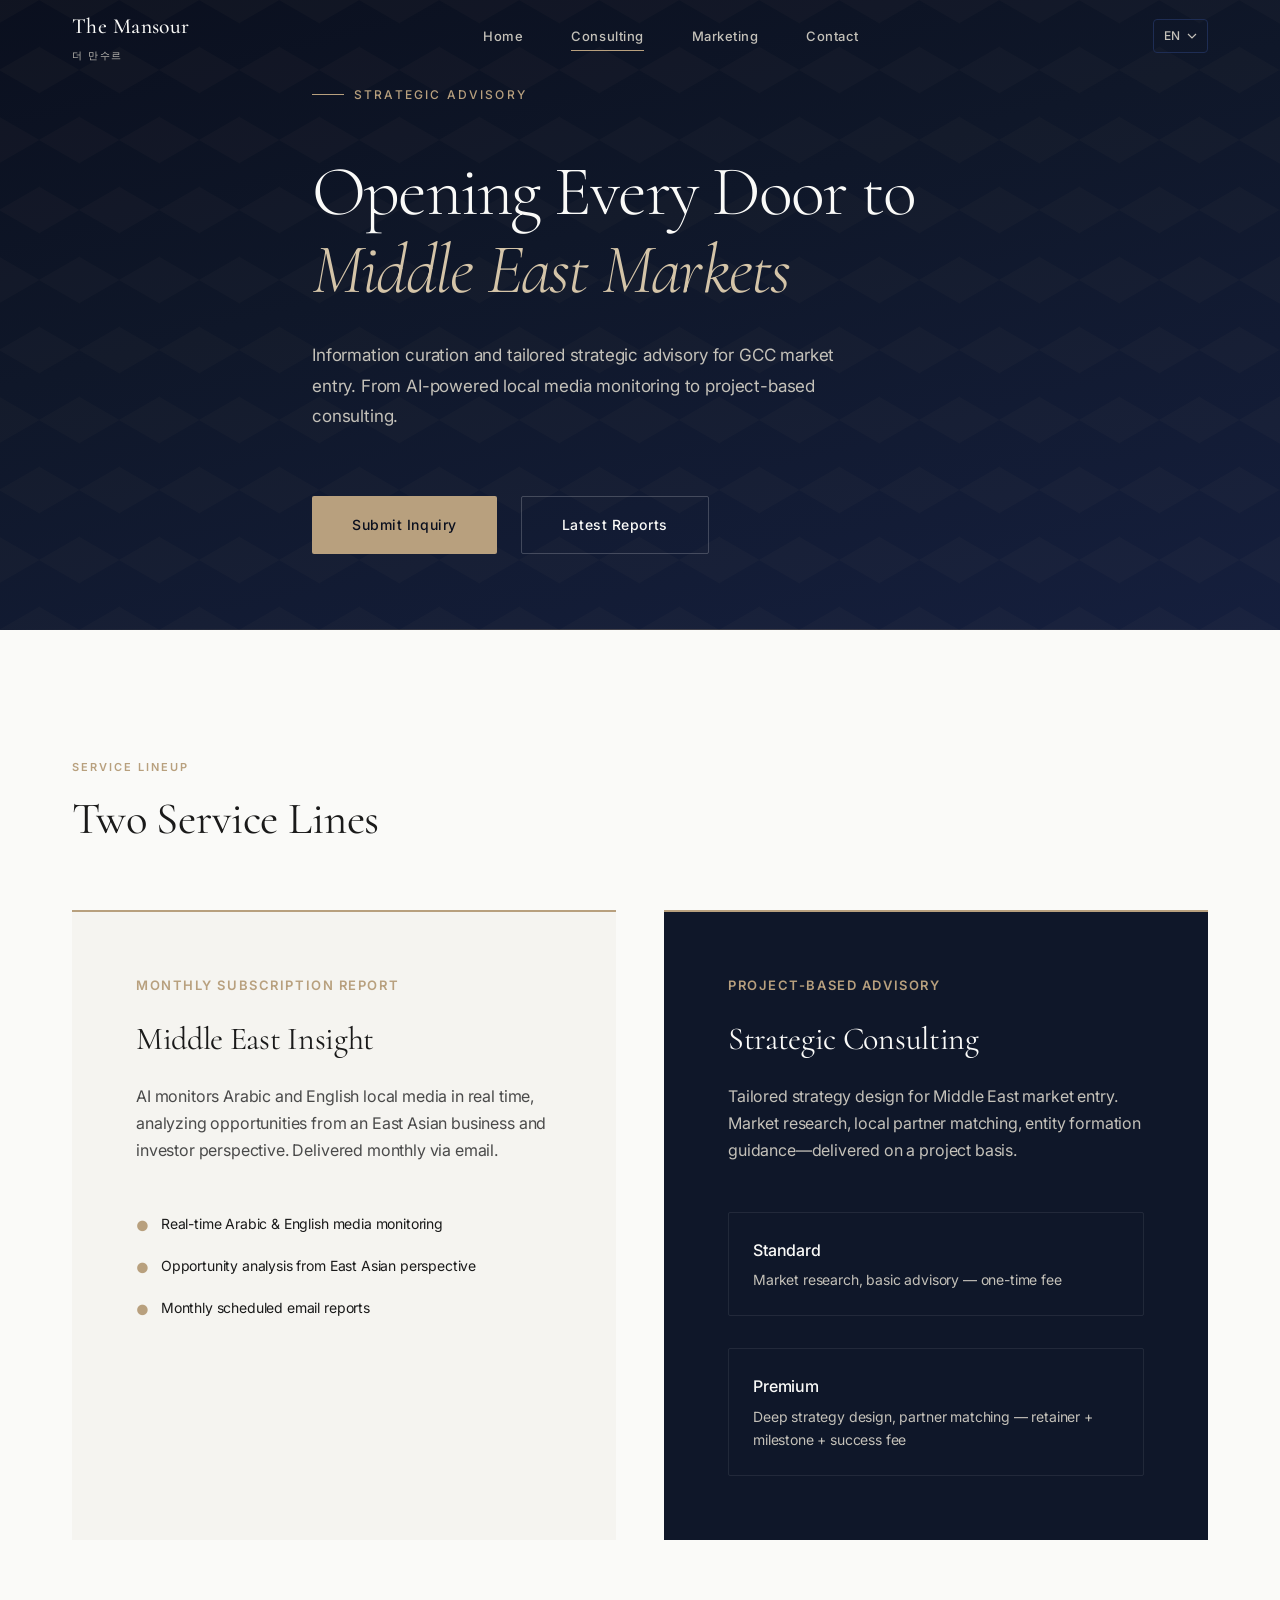
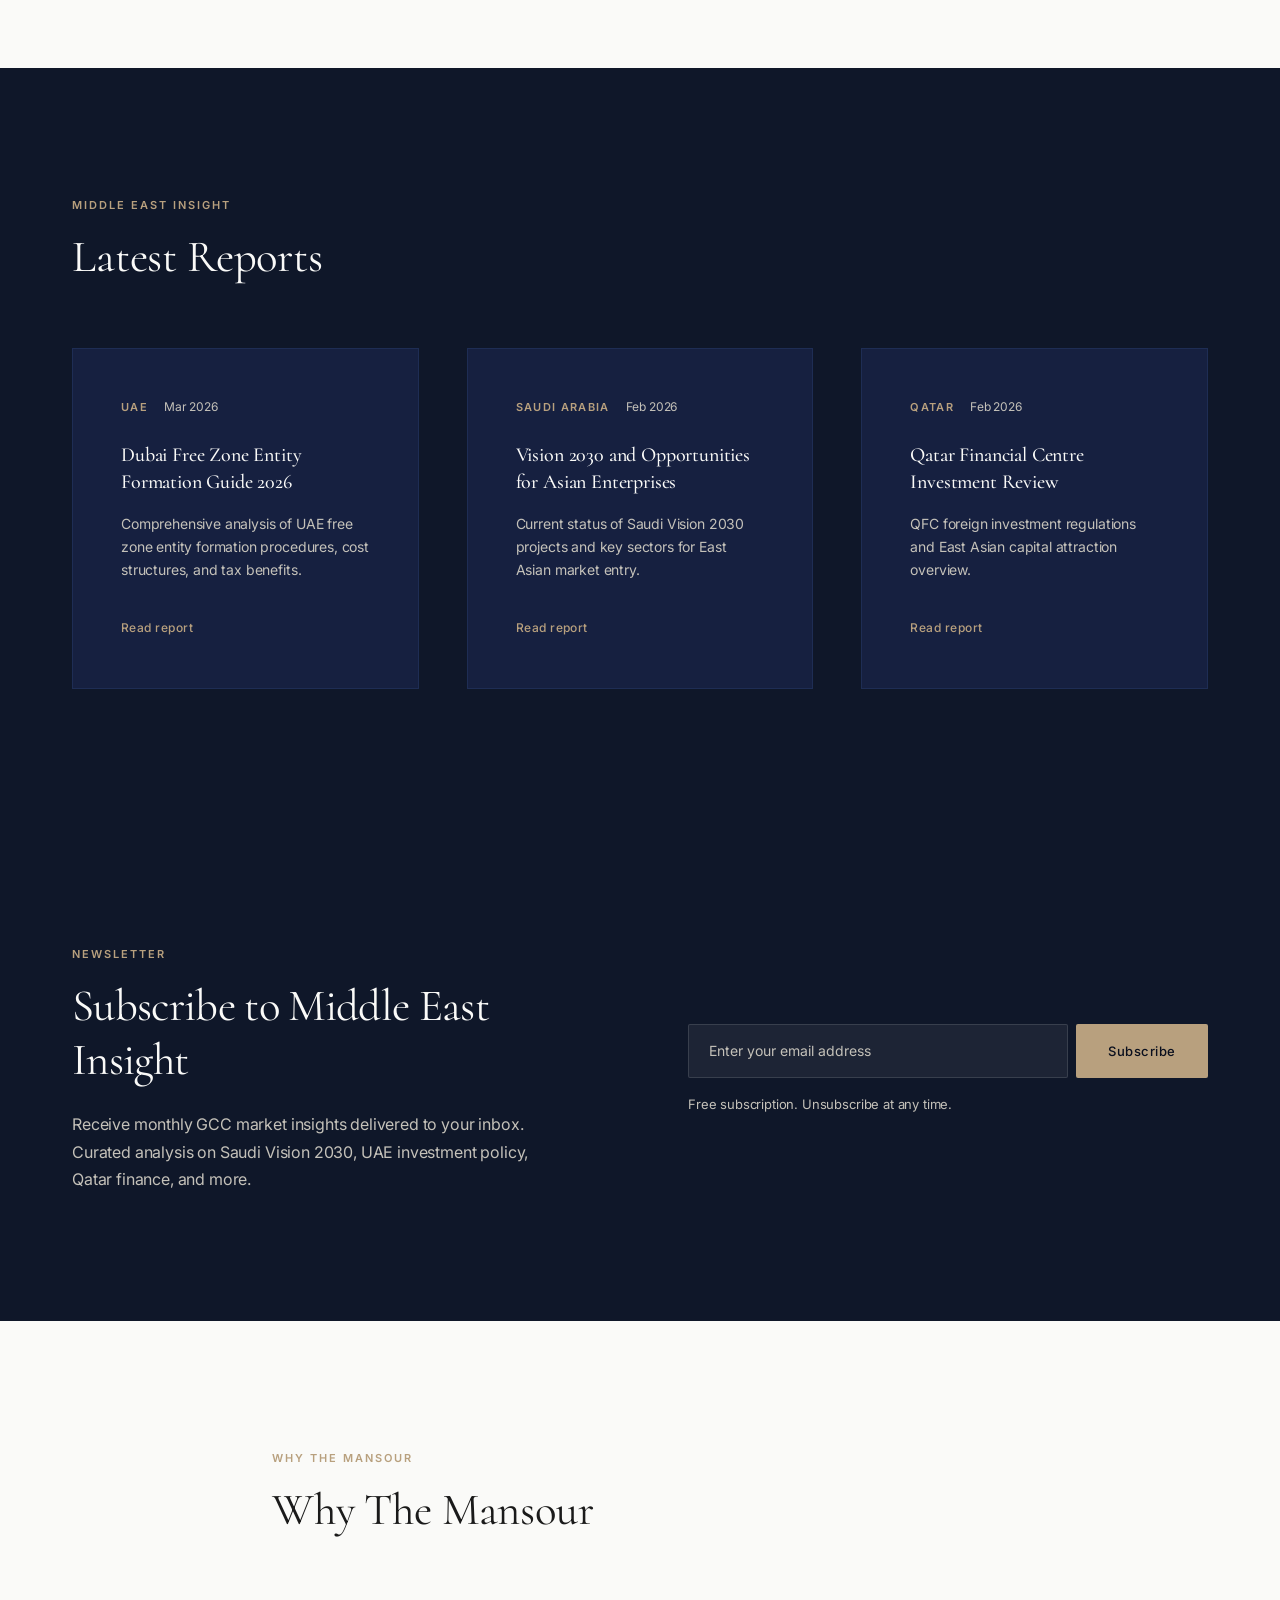
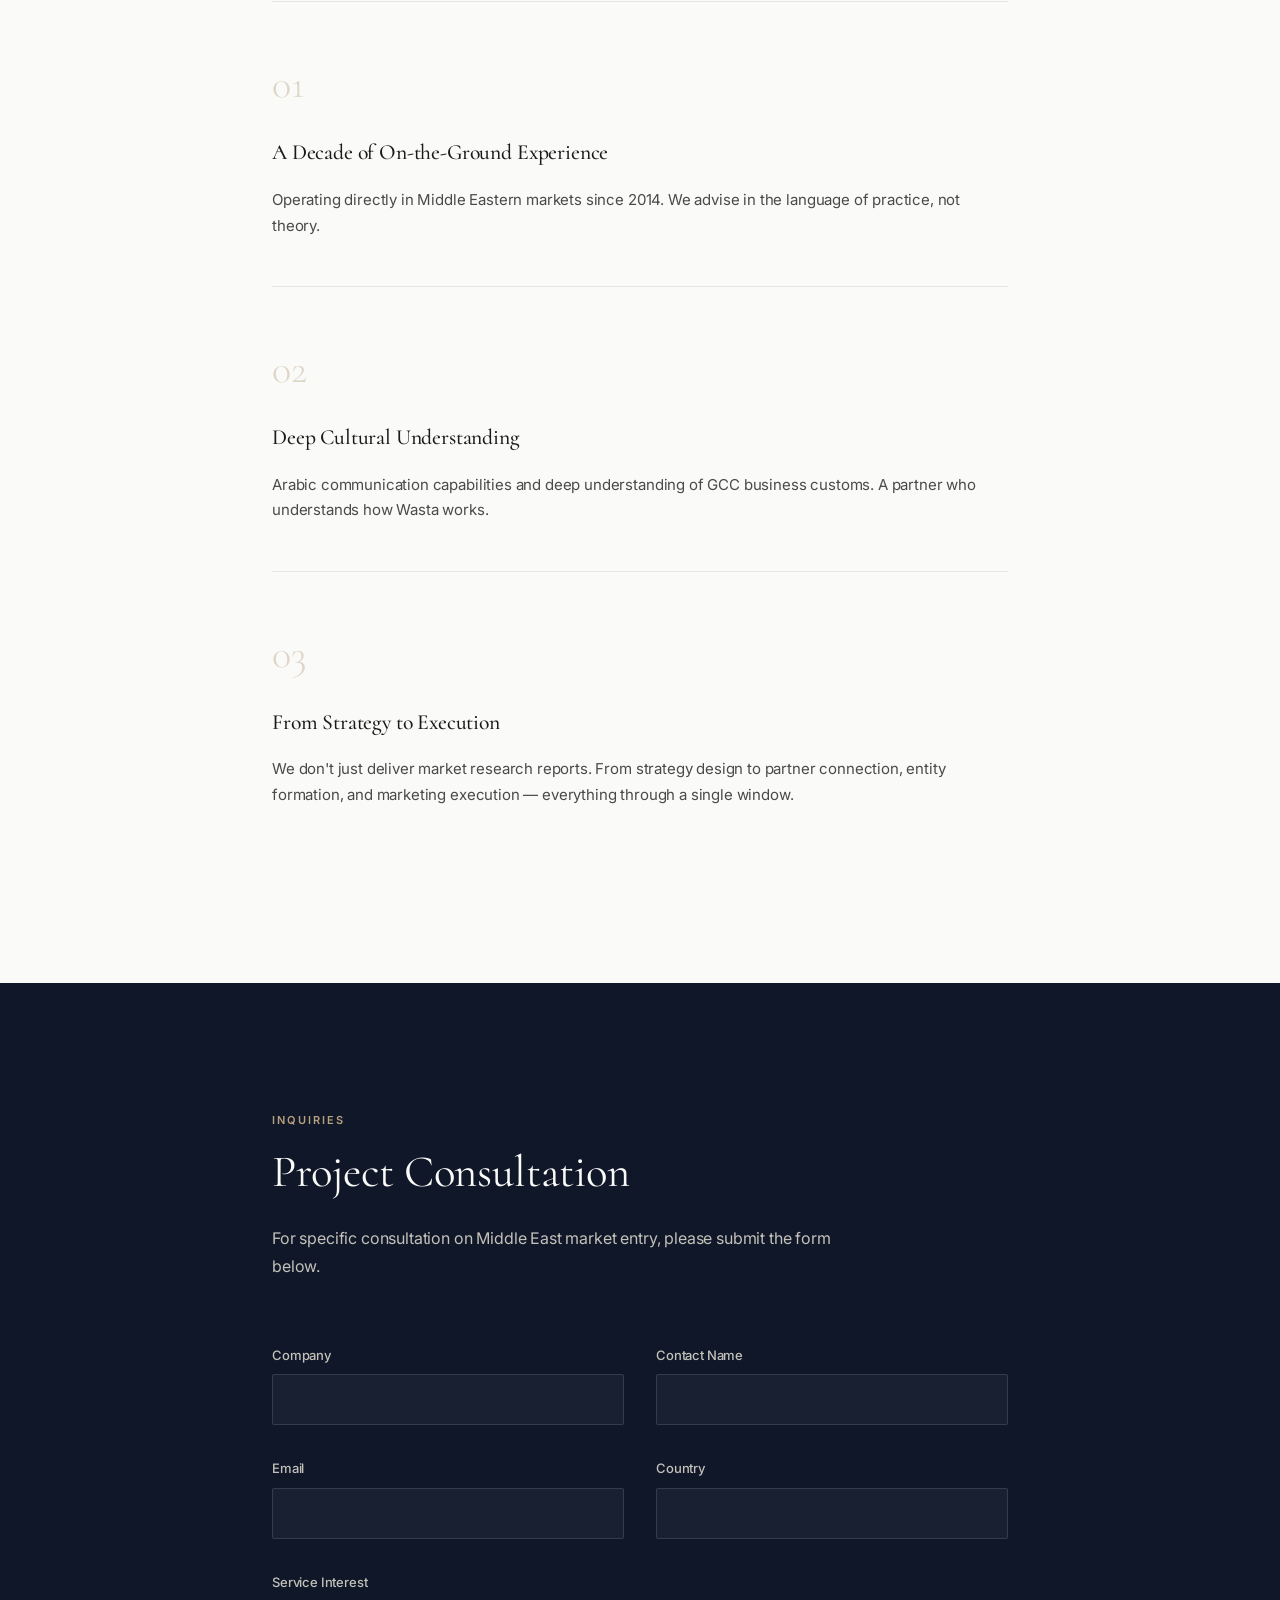
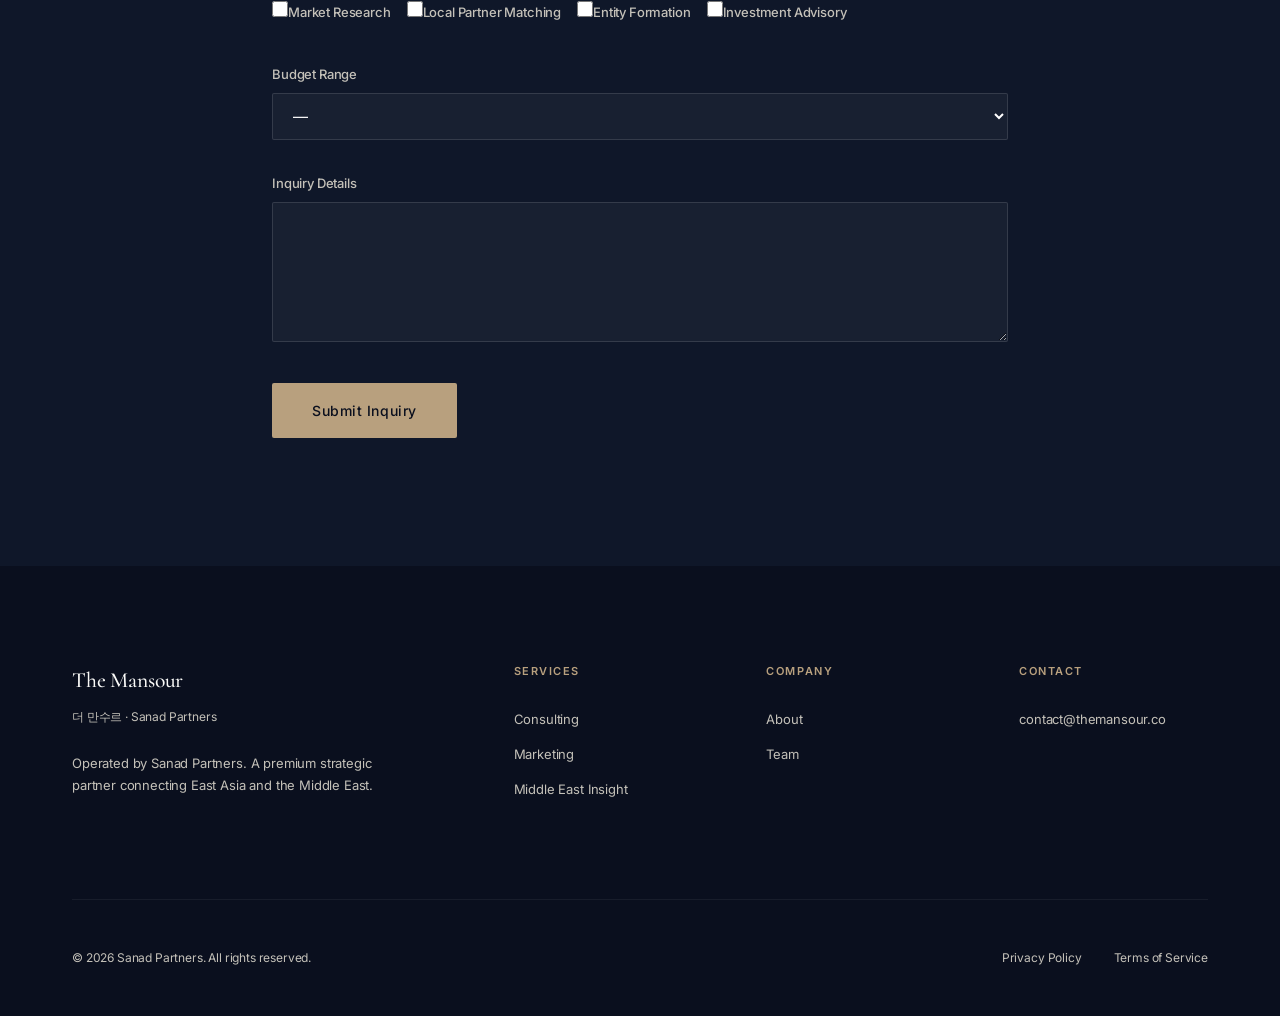
==== commit 5ecdf436: "Update consulting.html" ====
--- a/consulting.html
+++ b/consulting.html
@@ -37,6 +37,9 @@
             <button class="lang-switcher__option" data-lang="ja">日本語</button>
             <button class="lang-switcher__option" data-lang="zh">中文</button>
             <button class="lang-switcher__option" data-lang="ar">العربية</button>
+            <button class="lang-switcher__option" data-lang="tr">Türkçe</button>
+            <button class="lang-switcher__option" data-lang="fa">فارسی</button>
+            <button class="lang-switcher__option" data-lang="he">עברית</button>
           </div>
         </div>
         <button class="header__burger" id="burger" aria-label="Menu">
